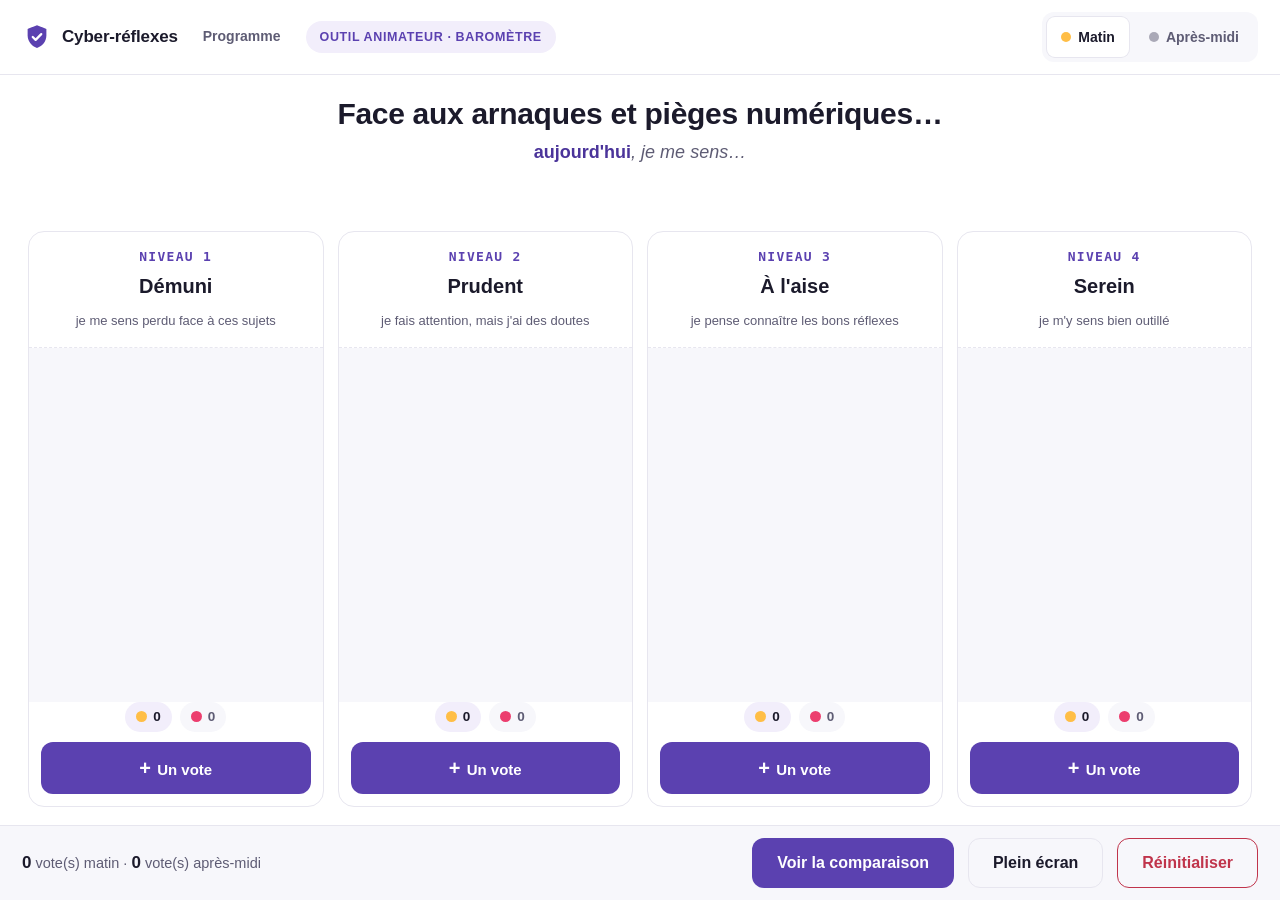
==== barometre.html @ 84ac7693 "Ajouter le baromètre de confiance, adapté à la charte du site - Nouvelle page barometre.html : outil" ====
<!DOCTYPE html>
<html lang="fr">
<head>
<meta charset="UTF-8">
<meta name="viewport" content="width=device-width, initial-scale=1.0">
<title>Baromètre de confiance — Cyber-réflexes</title>
<link rel="stylesheet" href="assets/style.css">
<style>
:root{
  --matin:#FFBE46; --matin-soft:#FEF2DE;
  --aprem:#EC3E6E; --aprem-soft:#FCE7ED;
}
html,body{height:100%}
body{display:flex; flex-direction:column; overflow:hidden}
main{display:none} /* cette page ne suit pas la grille .main standard */

.outil{flex:1; display:flex; flex-direction:column; min-height:0}

.phase{display:flex; gap:6px; background:var(--wash); padding:5px; border-radius:12px}
.phase button{border:none; background:transparent; color:var(--muted); font-size:14px; font-weight:700;
  padding:8px 14px; border-radius:8px; cursor:pointer; min-height:40px; display:flex; align-items:center; gap:7px}
.phase button .dot{width:10px; height:10px; border-radius:50%; background:currentColor; opacity:.5}
.phase button.on{color:var(--text); background:#fff; box-shadow:0 0 0 1px var(--border)}
.phase button.on[data-p="matin"] .dot{background:var(--matin); opacity:1}
.phase button.on[data-p="aprem"] .dot{background:var(--aprem); opacity:1}

.consigne{padding:22px 32px 6px; text-align:center}
.consigne h2{font-size:30px; margin:0; color:var(--text); font-weight:800; line-height:1.15; letter-spacing:-.01em}
.consigne .prompt{font-size:18px; color:var(--muted); margin-top:6px; font-style:italic}
.consigne .prompt b{color:var(--mauve-dark); font-style:normal; font-weight:700}

.barometre{flex:1; display:grid; grid-template-columns:repeat(4,1fr); gap:14px;
  padding:10px 28px 18px; min-height:0}
.col{background:var(--card); border:1px solid var(--border); border-radius:var(--radius);
  display:flex; flex-direction:column; overflow:hidden; position:relative}
.col-tete{padding:14px 12px 10px; text-align:center; border-bottom:1px dashed var(--border)}
.col-tete .n{font-family:ui-monospace,"SF Mono",Menlo,monospace; color:var(--mauve);
  font-weight:800; font-size:13px; letter-spacing:.1em; text-transform:uppercase}
.col-tete .lib{font-size:20px; font-weight:800; color:var(--text); margin-top:2px}
.col-tete .sub{font-size:13px; color:var(--muted); margin-top:2px; line-height:1.25;
  min-height:2.5em; display:flex; align-items:center; justify-content:center; padding:0 2px}

.nuage{flex:1; position:relative; overflow:hidden; padding:12px; background:var(--wash)}
.nuage .gomme{position:absolute; width:30px; height:30px; border-radius:50%;
  box-shadow:0 1px 3px rgba(27,26,43,.18); transform-origin:center}
.nuage .gomme.matin{background:var(--matin)}
.nuage .gomme.aprem{background:var(--aprem)}
@media (prefers-reduced-motion: no-preference){
  .nuage .gomme{animation:pose .3s cubic-bezier(.2,1.7,.4,1)}
  @keyframes pose{from{transform:scale(0); opacity:0}to{transform:scale(1); opacity:1}}
}

.compteurs{display:flex; justify-content:center; gap:8px; padding:0 8px 10px; flex-wrap:wrap}
.cpt{display:inline-flex; align-items:center; gap:6px; font-size:13.5px; font-weight:700;
  padding:4px 11px; border-radius:999px; background:var(--wash); color:var(--muted)}
.cpt .dot{width:11px; height:11px; border-radius:50%}
.cpt.matin .dot{background:var(--matin)}
.cpt.aprem .dot{background:var(--aprem)}
.cpt.actif{color:var(--text); background:var(--mauve-soft)}

.voter{border:none; margin:0 12px 12px; padding:14px 10px; border-radius:var(--radius-md);
  background:var(--mauve); color:#fff; font-size:15px; font-weight:700; cursor:pointer;
  min-height:52px}
.voter:hover{background:var(--mauve-dark)}
.voter:focus-visible{outline:3px solid var(--blue); outline-offset:2px}
.voter .signe{font-size:20px; margin-right:2px}

.pied-outil{background:var(--wash); border-top:1px solid var(--border);
  padding:12px 22px; display:flex; align-items:center; gap:14px; flex-wrap:wrap}
.total{font-size:14.5px; color:var(--muted); flex:1}
.total b{color:var(--text); font-size:17px}
.btn.danger{background:transparent; color:var(--bad); border:1.5px solid var(--bad)}
.btn.danger:hover{background:var(--bad-soft)}

.modal{position:fixed; inset:0; background:rgba(27,26,43,.55); display:none;
  align-items:center; justify-content:center; padding:24px; z-index:10}
.modal.actif{display:flex}
.modal-inner{background:#fff; border-radius:var(--radius); max-width:1000px; width:100%;
  max-height:92vh; overflow:auto; padding:28px; border:1px solid var(--border)}
.modal h2{margin:0 0 6px; color:var(--text); font-size:26px; font-weight:800}
.modal .sub{color:var(--muted); margin:0 0 20px}
.compare{display:grid; grid-template-columns:repeat(4,1fr); gap:14px; margin-top:12px}
.compare .item{background:var(--wash); border:1px solid var(--border); border-radius:var(--radius-md); padding:14px}
.compare .item h4{margin:0 0 4px; color:var(--mauve); font-size:13px; letter-spacing:.06em; text-transform:uppercase; font-family:ui-monospace,"SF Mono",Menlo,monospace}
.compare .item .lib{font-size:17px; font-weight:800; margin-bottom:8px; color:var(--text)}
.compare .bar{height:12px; border-radius:7px; background:#fff; overflow:hidden; margin:6px 0 4px; position:relative; border:1px solid var(--border)}
.compare .bar > span{display:block; height:100%; border-radius:6px}
.compare .bar.matin > span{background:var(--matin)}
.compare .bar.aprem > span{background:var(--aprem)}
.compare .lg{font-size:12px; color:var(--muted); display:flex; justify-content:space-between}
.moyennes{display:grid; grid-template-columns:1fr auto 1fr; align-items:center; gap:24px;
  background:var(--wash); border:1px solid var(--border); border-radius:var(--radius-md); padding:20px 24px; margin-top:22px}
.moyennes .cote{text-align:center}
.moyennes .cote .val{font-size:40px; font-weight:800; line-height:1}
.moyennes .cote.matin .val{color:var(--matin)}
.moyennes .cote.aprem .val{color:var(--aprem)}
.moyennes .cote .lab{font-size:13px; color:var(--muted); letter-spacing:.06em; text-transform:uppercase; margin-top:4px; font-family:ui-monospace,"SF Mono",Menlo,monospace}
.moyennes .fleche{font-size:34px; color:var(--muted)}
.moyennes .ecart{text-align:center; padding:14px 18px; background:var(--ok-soft);
  border-radius:var(--radius-md); color:var(--ok); font-weight:700; grid-column:1/-1; margin-top:8px; font-size:16px}
.moyennes .ecart.negatif{background:var(--warn-soft); color:var(--warn)}
.modal-actions{display:flex; gap:10px; justify-content:flex-end; margin-top:22px; flex-wrap:wrap}

@media (max-width: 900px){
  .barometre{padding:8px 14px 12px; gap:10px}
  .consigne{padding:14px 14px 4px}
  .consigne h2{font-size:24px}
  .consigne .prompt{font-size:15px}
  .col-tete .lib{font-size:17px}
  .col-tete .sub{font-size:12px; min-height:2.4em}
  .voter{font-size:13.5px; margin:0 8px 8px; padding:12px 6px}
  .compare{grid-template-columns:1fr 1fr}
}
@media (max-width: 600px){
  .barometre{grid-template-columns:1fr 1fr}
  .compare{grid-template-columns:1fr}
}
</style>
</head>
<body>

<header class="topbar">
  <a class="brand" href="index.html"><svg class="logo" width="30" height="30" viewBox="0 0 24 24" fill="none" aria-hidden="true"><path d="M12 2.5 4.5 5.5v5.2c0 4.6 3.1 8.4 7.5 10 4.4-1.6 7.5-5.4 7.5-10V5.5L12 2.5Z" fill="#5B41B0"/><path d="m8.6 12 2.3 2.3 4.5-4.6" stroke="#fff" stroke-width="1.8" stroke-linecap="round" stroke-linejoin="round"/></svg>Cyber-réflexes</a>
  <a class="nav-link" href="index.html#programme">Programme</a>
  <span class="etape-tag">Outil animateur · Baromètre</span>
  <span class="spacer"></span>
  <div class="phase" role="tablist" aria-label="Phase de la journée">
    <button data-p="matin" class="on" aria-pressed="true"><span class="dot"></span>Matin</button>
    <button data-p="aprem" aria-pressed="false"><span class="dot"></span>Après-midi</button>
  </div>
</header>

<div class="outil">
  <div class="consigne">
    <h2 id="titreConsigne">Face aux arnaques et pièges numériques…</h2>
    <div class="prompt" id="promptConsigne"><b>aujourd'hui</b>, je me sens…</div>
  </div>

  <div class="barometre" id="barometre"></div>

  <div class="pied-outil">
    <div class="total"><b id="totalMatin">0</b> vote(s) matin · <b id="totalAprem">0</b> vote(s) après-midi</div>
    <button class="btn" id="btnCompare" disabled>Voir la comparaison</button>
    <button class="btn ghost" id="btnPlein">Plein écran</button>
    <button class="btn danger" id="btnReset">Réinitialiser</button>
  </div>
</div>

<div class="modal" id="modal" role="dialog" aria-modal="true" aria-labelledby="modalTitre">
  <div class="modal-inner">
    <h2 id="modalTitre">Le chemin parcouru</h2>
    <p class="sub">Comparaison entre le baromètre du matin et celui de l'après-midi.</p>
    <div class="compare" id="compareGrid"></div>
    <div class="moyennes" id="moyennesBloc"></div>
    <div class="modal-actions">
      <button class="btn ghost" id="fermerModal">Fermer</button>
    </div>
  </div>
</div>

<script>
(function(){
  var NIVEAUX = [
    {n:1, lib:"Démuni",   sub:"je me sens perdu face à ces sujets"},
    {n:2, lib:"Prudent",  sub:"je fais attention, mais j'ai des doutes"},
    {n:3, lib:"À l'aise", sub:"je pense connaître les bons réflexes"},
    {n:4, lib:"Serein",   sub:"je m'y sens bien outillé"}
  ];
  var CLE = "cyberreflexes.barometre.v1";
  var phase = "matin";
  var votes = {matin:[0,0,0,0], aprem:[0,0,0,0]};
  var positions = {matin:[[],[],[],[]], aprem:[[],[],[],[]]};

  function charger(){
    try{
      var raw = localStorage.getItem(CLE);
      if(raw){
        var d = JSON.parse(raw);
        if(d.votes) votes = d.votes;
        if(d.positions) positions = d.positions;
      }
    }catch(e){}
  }
  function sauver(){
    try{ localStorage.setItem(CLE, JSON.stringify({votes:votes, positions:positions})); }catch(e){}
  }

  var bar = document.getElementById("barometre");
  NIVEAUX.forEach(function(N, i){
    var col = document.createElement("section");
    col.className = "col";
    col.innerHTML =
      '<div class="col-tete">'+
        '<div class="n">Niveau '+N.n+'</div>'+
        '<div class="lib">'+N.lib+'</div>'+
        '<div class="sub">'+N.sub+'</div>'+
      '</div>'+
      '<div class="nuage" id="nuage-'+i+'" aria-live="polite"></div>'+
      '<div class="compteurs">'+
        '<span class="cpt matin" id="cpt-matin-'+i+'"><span class="dot"></span><span class="v">0</span></span>'+
        '<span class="cpt aprem" id="cpt-aprem-'+i+'"><span class="dot"></span><span class="v">0</span></span>'+
      '</div>'+
      '<button class="voter" data-i="'+i+'"><span class="signe">+</span> Un vote</button>';
    bar.appendChild(col);
  });

  function placerGommette(nuage, cls, x, y){
    var g = document.createElement("span");
    g.className = "gomme "+cls;
    g.style.left = x+"%";
    g.style.top  = y+"%";
    nuage.appendChild(g);
  }
  function refresh(){
    NIVEAUX.forEach(function(_, i){
      var nuage = document.getElementById("nuage-"+i);
      nuage.innerHTML = "";
      ["matin","aprem"].forEach(function(ph){
        var liste = positions[ph][i] || [];
        liste.forEach(function(p){ placerGommette(nuage, ph, p[0], p[1]); });
      });
      document.querySelector("#cpt-matin-"+i+" .v").textContent = votes.matin[i];
      document.querySelector("#cpt-aprem-"+i+" .v").textContent = votes.aprem[i];
      document.getElementById("cpt-matin-"+i).classList.toggle("actif", phase==="matin");
      document.getElementById("cpt-aprem-"+i).classList.toggle("actif", phase==="aprem");
    });
    document.getElementById("totalMatin").textContent = somme(votes.matin);
    document.getElementById("totalAprem").textContent = somme(votes.aprem);
    document.getElementById("btnCompare").disabled = !(somme(votes.matin)>0 && somme(votes.aprem)>0);
    document.getElementById("promptConsigne").innerHTML =
      phase==="matin" ? "<b>aujourd'hui</b>, je me sens…" : "<b>maintenant</b>, je me sens…";
  }
  function somme(t){ return t.reduce(function(a,b){return a+b;},0); }

  bar.addEventListener("click", function(e){
    var b = e.target.closest(".voter");
    if(!b) return;
    var i = parseInt(b.dataset.i, 10);
    votes[phase][i]++;
    var x = 8 + Math.random()*84;
    var y = 8 + Math.random()*84;
    positions[phase][i].push([Math.round(x*10)/10, Math.round(y*10)/10]);
    sauver();
    refresh();
  });

  document.querySelectorAll(".phase button").forEach(function(b){
    b.addEventListener("click", function(){
      phase = b.dataset.p;
      document.querySelectorAll(".phase button").forEach(function(x){
        x.classList.toggle("on", x===b);
        x.setAttribute("aria-pressed", x===b ? "true":"false");
      });
      refresh();
    });
  });

  document.getElementById("btnReset").addEventListener("click", function(){
    var t = somme(votes.matin)+somme(votes.aprem);
    if(t===0){ return; }
    if(confirm("Effacer tous les votes ("+t+") du baromètre ? Cette action est irréversible.")){
      votes = {matin:[0,0,0,0], aprem:[0,0,0,0]};
      positions = {matin:[[],[],[],[]], aprem:[[],[],[],[]]};
      sauver();
      refresh();
    }
  });

  document.getElementById("btnPlein").addEventListener("click", function(){
    var el = document.documentElement;
    if(!document.fullscreenElement){
      (el.requestFullscreen||el.webkitRequestFullscreen||function(){}).call(el);
    } else {
      (document.exitFullscreen||document.webkitExitFullscreen||function(){}).call(document);
    }
  });

  var modal = document.getElementById("modal");
  document.getElementById("btnCompare").addEventListener("click", function(){
    remplirComparaison();
    modal.classList.add("actif");
  });
  document.getElementById("fermerModal").addEventListener("click", function(){
    modal.classList.remove("actif");
  });
  modal.addEventListener("click", function(e){ if(e.target===modal) modal.classList.remove("actif"); });

  function moyenne(t){
    var s = 0, n = 0;
    t.forEach(function(v, i){ s += v*(i+1); n += v; });
    return n>0 ? s/n : 0;
  }
  function remplirComparaison(){
    var grid = document.getElementById("compareGrid");
    var totM = somme(votes.matin), totA = somme(votes.aprem);
    var maxAll = Math.max.apply(null, votes.matin.concat(votes.aprem).concat([1]));
    grid.innerHTML = "";
    NIVEAUX.forEach(function(N, i){
      var pm = totM ? Math.round(votes.matin[i]/totM*100) : 0;
      var pa = totA ? Math.round(votes.aprem[i]/totA*100) : 0;
      var wm = Math.round(votes.matin[i]/maxAll*100);
      var wa = Math.round(votes.aprem[i]/maxAll*100);
      var el = document.createElement("div");
      el.className = "item";
      el.innerHTML =
        '<h4>Niveau '+N.n+'</h4><div class="lib">'+N.lib+'</div>'+
        '<div class="bar matin"><span style="width:'+wm+'%"></span></div>'+
        '<div class="lg"><span>Matin</span><span>'+votes.matin[i]+' · '+pm+'%</span></div>'+
        '<div class="bar aprem"><span style="width:'+wa+'%"></span></div>'+
        '<div class="lg"><span>Après-midi</span><span>'+votes.aprem[i]+' · '+pa+'%</span></div>';
      grid.appendChild(el);
    });

    var mm = moyenne(votes.matin), ma = moyenne(votes.aprem);
    var delta = ma - mm;
    var bloc = document.getElementById("moyennesBloc");
    var deltaTxt, deltaCls = "";
    if(Math.abs(delta) < 0.05){ deltaTxt = "Stabilité entre le matin et l'après-midi."; }
    else if(delta > 0){ deltaTxt = "Le groupe se sent en moyenne +"+delta.toFixed(2)+" niveau plus armé qu'au matin."; }
    else { deltaTxt = "Le groupe se sent en moyenne "+delta.toFixed(2)+" niveau plus fragile qu'au matin."; deltaCls = "negatif"; }

    bloc.innerHTML =
      '<div class="cote matin"><div class="val">'+mm.toFixed(2)+'</div><div class="lab">Moyenne matin</div></div>'+
      '<div class="fleche">→</div>'+
      '<div class="cote aprem"><div class="val">'+ma.toFixed(2)+'</div><div class="lab">Moyenne après-midi</div></div>'+
      '<div class="ecart '+deltaCls+'">'+deltaTxt+'</div>';
  }

  charger();
  refresh();
})();
</script>
</body>
</html>
---- assets/style.css ----
/* ===================================================================
   Atelier Cyber-réflexes — système de design (aligné sur la landing)
   Blanc · surfaces plates à fine bordure · mauve · bleu · sobre
   =================================================================== */
:root{
  --bg:#FFFFFF;
  --wash:#F7F7FB;
  --card:#FFFFFF;
  --border:#E7E6EF;
  --text:#1B1A2B;
  --muted:#5E5C74;
  --mauve:#5B41B0;
  --mauve-dark:#4B349A;
  --mauve-2:#7C5CD6;
  --mauve-soft:#F2EEFB;
  --blue:#2C53AF;
  --blue-dark:#22417F;
  --blue-soft:#EAF0FB;
  --grey-soft:#F2F2F6;
  --ok:#238C60;
  --ok-soft:#E4F4EC;
  --warn:#B7770C;
  --warn-soft:#F7EEDD;
  --bad:#C0344B;
  --bad-soft:#FBE7EB;
  --radius:16px;
  --radius-md:12px;
  --shadow:none;
}
*{box-sizing:border-box; -webkit-tap-highlight-color:transparent}
html{scroll-behavior:smooth}
body{
  margin:0; background:var(--bg); color:var(--text);
  font:17px/1.65 -apple-system,BlinkMacSystemFont,"Segoe UI",Roboto,"Helvetica Neue",Arial,sans-serif;
  -webkit-font-smoothing:antialiased;
}
.mono{font-family:ui-monospace,"SF Mono",Menlo,Consolas,monospace}

/* ---------- Barre supérieure ---------- */
.topbar{
  position:sticky; top:0; z-index:20;
  background:var(--bg); border-bottom:1px solid var(--border);
  display:flex; align-items:center; gap:14px; flex-wrap:wrap;
  padding:12px 22px;
}
.brand{
  display:flex; align-items:center; gap:10px;
  font-weight:700; font-size:17px; color:var(--text); text-decoration:none; letter-spacing:-.01em;
  white-space:nowrap;
}
.brand .logo{flex:none; display:block}
.topbar .etape-tag{
  font-size:12.5px; font-weight:700; letter-spacing:.05em; text-transform:uppercase;
  color:var(--mauve); background:var(--mauve-soft);
  border-radius:999px; padding:6px 14px;
}
.topbar .nav-link{font-size:14px; font-weight:600; color:var(--muted); text-decoration:none; padding:6px 11px; border-radius:8px}
.topbar .nav-link:hover{color:var(--text); background:var(--wash)}
.topbar .spacer{flex:1}
.topbar .progres{font-size:14px; color:var(--muted); font-weight:600}

/* ---------- Structure ---------- */
main{max-width:880px; margin:0 auto; padding:32px 20px 80px}
section{margin-top:48px}
h1{font-size:32px; line-height:1.12; letter-spacing:-.02em; font-weight:800; margin:0 0 10px}
h2{
  font-size:24px; line-height:1.2; letter-spacing:-.01em; font-weight:800;
  margin:0 0 16px; color:var(--text);
}
h3{font-size:18px; font-weight:700; margin:22px 0 8px; color:var(--text)}
p{margin:10px 0}
ul,ol{margin:10px 0; padding-left:24px}
li{margin-bottom:7px}
a{color:var(--blue)}

/* ---------- En-tête d'étape ---------- */
.hero-etape{
  background:var(--wash); border:1px solid var(--border); border-radius:var(--radius);
  padding:32px 30px; margin-top:6px;
  display:grid; grid-template-columns:1.35fr .65fr; gap:32px; align-items:center;
}
.hero-etape .he-copy{min-width:0}
.he-media{
  position:relative; margin:0; aspect-ratio:2/3; border-radius:12px; overflow:hidden;
  background:var(--card); border:1px solid var(--border);
}
/* Variante bannière (bestiaire) : image large en haut, pleine largeur */
.hero-etape.banniere{grid-template-columns:1fr; gap:24px}
.hero-etape.banniere .he-media{aspect-ratio:23/10; order:-1}
.he-media .ph{
  position:absolute; inset:0; display:flex; flex-direction:column; align-items:center;
  justify-content:center; gap:8px; text-align:center; padding:18px; color:var(--muted);
}
.he-media .ph svg{color:#B7B4CC}
.he-media .ph b{font-size:14px; font-weight:600; color:#8B889F}
.he-media .ph small{font-size:12px; color:#A6A3B8}
.he-media img{position:absolute; inset:0; width:100%; height:100%; object-fit:cover; display:block}
@media (max-width:820px){
  .hero-etape{grid-template-columns:1fr; gap:22px; padding:26px 22px}
  .he-media{aspect-ratio:4/3}
  .hero-etape:not(.banniere) .he-media{order:-1}
}
.hero-etape .surtitre{
  font-size:13px; font-weight:700; letter-spacing:.06em; text-transform:uppercase;
  color:var(--blue); margin-bottom:12px;
}
.hero-etape h1{font-size:clamp(28px,4vw,40px)}
.hero-etape .sous{color:var(--muted); margin:10px 0 0; font-size:18px; max-width:60ch}
.meta-grid{
  display:grid; grid-template-columns:repeat(auto-fit,minmax(220px,1fr));
  gap:12px; margin-top:24px;
}
.meta{
  background:var(--card); border:1px solid var(--border); border-radius:var(--radius-md);
  padding:14px 16px; font-size:14.5px;
}
.meta b{display:block; font-size:11.5px; letter-spacing:.07em; text-transform:uppercase; color:var(--muted); margin-bottom:4px; font-weight:700}

/* ---------- Cartes & encadrés ---------- */
.card{
  background:var(--card); border:1px solid var(--border); border-radius:var(--radius);
  padding:24px 26px;
}
.card + .card{margin-top:16px}
.memo{
  background:var(--blue-soft); border-left:3px solid var(--blue);
  border-radius:var(--radius-md); padding:16px 18px; margin:18px 0;
}
.memo b:first-child{color:var(--blue-dark)}
.cle{
  background:var(--mauve-soft); border-left:3px solid var(--mauve);
  border-radius:var(--radius-md); padding:16px 18px; margin:18px 0;
}
.cle b:first-child{color:var(--mauve-dark)}
.quote{
  border-left:3px solid var(--mauve); background:var(--wash);
  border-radius:var(--radius-md); padding:16px 20px; margin:16px 0;
  font-style:italic; color:#3C3A50;
}
.avert{
  background:var(--warn-soft); border-left:3px solid var(--warn);
  border-radius:var(--radius-md); padding:16px 18px; margin:18px 0; font-size:15.5px;
}
.avert b:first-child{color:var(--warn)}

/* ---------- Boutons ---------- */
.btn{
  display:inline-flex; align-items:center; justify-content:center; gap:9px;
  border:1.5px solid transparent; border-radius:var(--radius-md); padding:14px 24px; min-height:50px;
  font-size:16px; font-weight:600; cursor:pointer; text-decoration:none;
  background:var(--mauve); color:#fff; transition:background .18s, border-color .18s, color .18s;
}
.btn:hover{background:var(--mauve-dark)}
.btn.bleu{background:var(--blue)}
.btn.bleu:hover{background:var(--blue-dark)}
.btn.ghost{background:transparent; color:var(--text); border-color:var(--border)}
.btn.ghost:hover{border-color:var(--muted); background:transparent}
.btn:focus-visible,button:focus-visible,a:focus-visible,input:focus-visible,textarea:focus-visible{
  outline:3px solid var(--blue); outline-offset:2px;
}
.actions{display:flex; gap:12px; flex-wrap:wrap; margin-top:18px}

/* ---------- Formulaires ---------- */
label{display:block; font-weight:700; color:var(--text); margin:16px 0 6px; font-size:15px}
textarea, input[type=text]{
  width:100%; font:16px/1.5 -apple-system,BlinkMacSystemFont,"Segoe UI",Roboto,sans-serif;
  border:1.5px solid var(--border); border-radius:var(--radius-md); padding:12px 14px;
  background:var(--card); color:var(--text);
}
textarea{min-height:64px; resize:vertical}
textarea:focus,input[type=text]:focus{border-color:var(--mauve); outline:3px solid var(--mauve-soft)}

/* ---------- Verdicts / états ---------- */
.tag{
  display:inline-block; font-weight:700; font-size:12.5px; letter-spacing:.04em;
  text-transform:uppercase; border-radius:999px; padding:5px 13px;
}
.tag.ok{background:var(--ok-soft); color:var(--ok)}
.tag.verif{background:var(--warn-soft); color:var(--warn)}
.tag.alerte{background:var(--bad-soft); color:var(--bad)}
.tag.neutre{background:var(--grey-soft); color:var(--muted)}
.tag.mauve{background:var(--mauve-soft); color:var(--mauve-dark)}
.tag.bleu{background:var(--blue-soft); color:var(--blue-dark)}

.resultat{
  border-radius:var(--radius-md); padding:16px 18px; margin-top:16px;
}
.resultat.ok{background:var(--ok-soft); border-left:3px solid var(--ok)}
.resultat.verif{background:var(--warn-soft); border-left:3px solid var(--warn)}
.resultat.alerte{background:var(--bad-soft); border-left:3px solid var(--bad)}
.resultat ul{margin:8px 0 0}

/* ---------- Bandeau exercice ---------- */
.exo{
  border:1px solid var(--border); border-radius:var(--radius);
  background:var(--card); overflow:hidden;
}
.exo-tete{
  background:var(--mauve);
  color:#fff; padding:16px 24px; display:flex; align-items:center; gap:12px; flex-wrap:wrap;
}
.exo-tete .pic{font-size:20px}
.exo-tete b{font-size:16.5px; flex:1; font-weight:700}
.exo-tete .compteur{font-size:13.5px; font-weight:700; background:rgba(255,255,255,.22); border-radius:999px; padding:4px 12px}
.exo-corps{padding:24px 26px}

/* ---------- Pied de page / navigation ---------- */
.pager{
  max-width:880px; margin:0 auto; padding:0 20px 48px;
  display:flex; gap:14px; justify-content:space-between; flex-wrap:wrap;
}
.pager a{
  flex:1; min-width:220px; text-decoration:none;
  background:var(--card); border:1px solid var(--border); border-radius:var(--radius);
  padding:16px 20px; color:var(--text); transition:border-color .15s, background .15s;
}
.pager a:hover{border-color:var(--muted); background:var(--wash)}
.pager .dir{font-size:12px; font-weight:700; letter-spacing:.06em; text-transform:uppercase; color:var(--mauve)}
.pager .titre{font-weight:600; margin-top:3px}
.pager a.suivant{text-align:right}
footer.colophon{
  text-align:center; color:var(--muted); font-size:13.5px; padding:16px 20px 40px;
  border-top:1px solid var(--border); max-width:880px; margin:0 auto;
}

/* ---------- Accueil / tableau de bord ---------- */
.hero-accueil{
  background:var(--wash); border:1px solid var(--border);
  border-radius:var(--radius); color:var(--text); padding:44px 38px; margin-top:6px;
}
.hero-accueil h1{font-size:clamp(30px,4.5vw,44px); color:var(--text)}
.hero-accueil p{color:var(--muted); max-width:640px; font-size:18px}
.hero-accueil p b{color:var(--text)}
.hero-accueil .pastilles{display:flex; gap:10px; flex-wrap:wrap; margin-top:22px}
.hero-accueil .pastilles span{
  background:var(--card); border:1px solid var(--border);
  border-radius:999px; padding:7px 15px; font-size:14px; font-weight:600; color:var(--text);
}
.programme{display:grid; gap:10px; margin-top:8px}
.prog-item{
  display:flex; align-items:center; gap:16px; text-decoration:none; color:var(--text);
  background:var(--card); border:1px solid var(--border); border-radius:var(--radius);
  padding:16px 20px; transition:border-color .14s, background .14s;
}
a.prog-item:hover{border-color:var(--muted); background:var(--wash)}
.prog-item .heure{
  font-family:ui-monospace,"SF Mono",Menlo,monospace; font-size:13px; color:var(--muted);
  width:96px; flex:none;
}
.prog-item .num{
  width:42px; height:42px; border-radius:var(--radius-md); flex:none;
  display:flex; align-items:center; justify-content:center;
  font-weight:800; font-size:15px; color:#fff; background:var(--mauve);
}
.prog-item.pause .num{background:var(--grey-soft); color:var(--muted)}
.prog-item .lib{flex:1}
.prog-item .lib b{display:block; font-size:16.5px}
.prog-item .lib small{color:var(--muted)}
.prog-item .etat{font-size:18px; flex:none}
.prog-item.pause{background:transparent; border-style:dashed}

/* ---------- Grilles utilitaires ---------- */
.grid2{display:grid; grid-template-columns:repeat(auto-fit,minmax(260px,1fr)); gap:14px}
.mini-carte{
  background:var(--card); border:1px solid var(--border); border-radius:var(--radius-md);
  padding:18px 20px;
}
.mini-carte b{color:var(--text)}

/* ---------- Chips ---------- */
.chips{display:flex; flex-wrap:wrap; gap:10px}
.chip{
  border:1.5px solid var(--border); background:var(--card); border-radius:999px;
  padding:9px 16px; font-size:15px; cursor:pointer; min-height:46px;
  font-family:ui-monospace,"SF Mono",Menlo,monospace; color:var(--text);
}
.chip:hover{border-color:var(--muted)}
.chip.on{border-color:var(--mauve); background:var(--mauve-soft); color:var(--mauve-dark); font-weight:700}

/* ---------- Pictogrammes SVG ---------- */
.ei{width:1.15em; height:1.15em; display:inline-block; vertical-align:-.18em; flex:none; color:var(--mauve)}
.ei.ok{color:var(--ok)}
.ei.bad{color:var(--bad)}
.zdot{width:.85em; height:.85em; border-radius:50%; display:inline-block; vertical-align:0; flex:none; margin-right:.2em}
.zdot.ok{background:var(--ok)}
.zdot.warn{background:var(--warn)}
.zdot.bad{background:var(--bad)}
.exo-tete .pic{display:inline-flex; align-items:center}
.exo-tete .pic .ei{width:22px; height:22px; color:#fff; vertical-align:middle}
.pastille .ei{width:22px; height:22px; color:#fff}
.prog-item .num .ei{width:20px; height:20px; vertical-align:middle}
.prog-item.pause .num .ei{color:var(--muted)}
.hero-accueil .pastilles .ei{width:18px; height:18px}
.choice .ic .ei{width:26px; height:26px}
.donnee .intitule .ei{width:24px; height:24px}
.photo .ei{width:36px; height:36px}

@media (max-width:560px){
  .hero-accueil{padding:30px 22px}
  .prog-item .heure{width:auto; font-size:12px}
  main{padding:22px 16px 64px}
  .card,.exo-corps{padding:20px 18px}
  .hero-etape{padding:24px 20px}
}
.vers-carnet{display:flex; gap:14px; align-items:flex-start; background:var(--mauve-soft);
  border:1px solid var(--mauve); border-radius:var(--radius); padding:16px 18px; margin-bottom:8px}
.vers-carnet .ic{flex:none; color:var(--mauve-dark); margin-top:2px}
.vers-carnet b{color:var(--mauve-dark)}
.vers-carnet p{margin:5px 0 0}
.vers-carnet ul{margin:8px 0 0; padding-left:20px}
.vers-carnet li{margin-bottom:3px}
@media print{
  .topbar,.pager,.exo-tete,.actions{display:none}
  .exo{border-color:var(--border)}
}
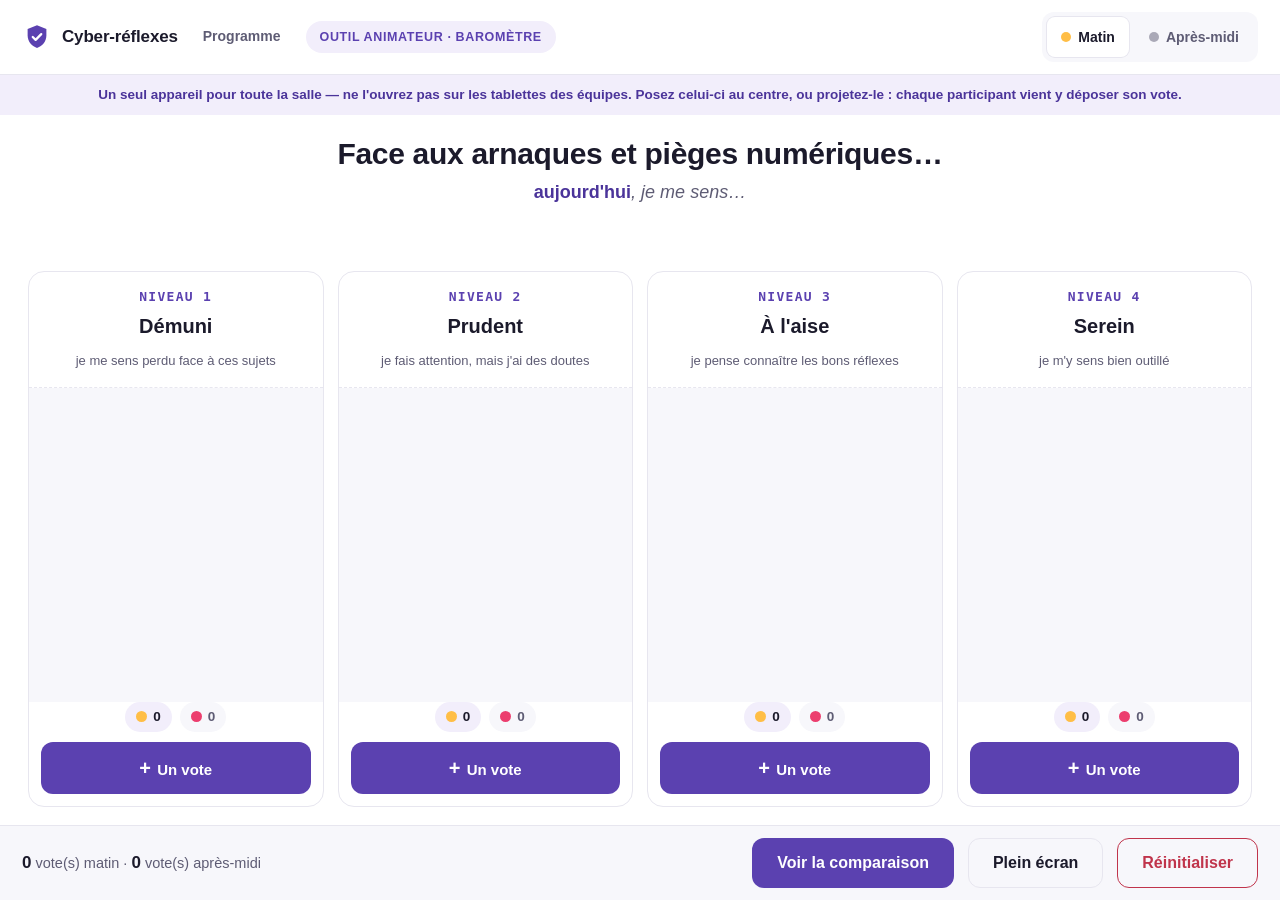
==== commit df7f4d5c: "Baromètre : le confiner aux outils formateur (pas de lien participant) Le suivi (localStorage) est p" ====
--- a/barometre.html
+++ b/barometre.html
@@ -23,6 +23,9 @@
 .phase button.on{color:var(--text); background:#fff; box-shadow:0 0 0 1px var(--border)}
 .phase button.on[data-p="matin"] .dot{background:var(--matin); opacity:1}
 .phase button.on[data-p="aprem"] .dot{background:var(--aprem); opacity:1}
+
+.avis-unique{background:var(--mauve-soft); color:var(--mauve-dark); font-size:13.5px; font-weight:600;
+  text-align:center; padding:9px 16px}
 
 .consigne{padding:22px 32px 6px; text-align:center}
 .consigne h2{font-size:30px; margin:0; color:var(--text); font-weight:800; line-height:1.15; letter-spacing:-.01em}
@@ -130,6 +133,8 @@
   </div>
 </header>
 
+<div class="avis-unique">Un seul appareil pour toute la salle — ne l'ouvrez pas sur les tablettes des équipes. Posez celui-ci au centre, ou projetez-le : chaque participant vient y déposer son vote.</div>
+
 <div class="outil">
   <div class="consigne">
     <h2 id="titreConsigne">Face aux arnaques et pièges numériques…</h2>
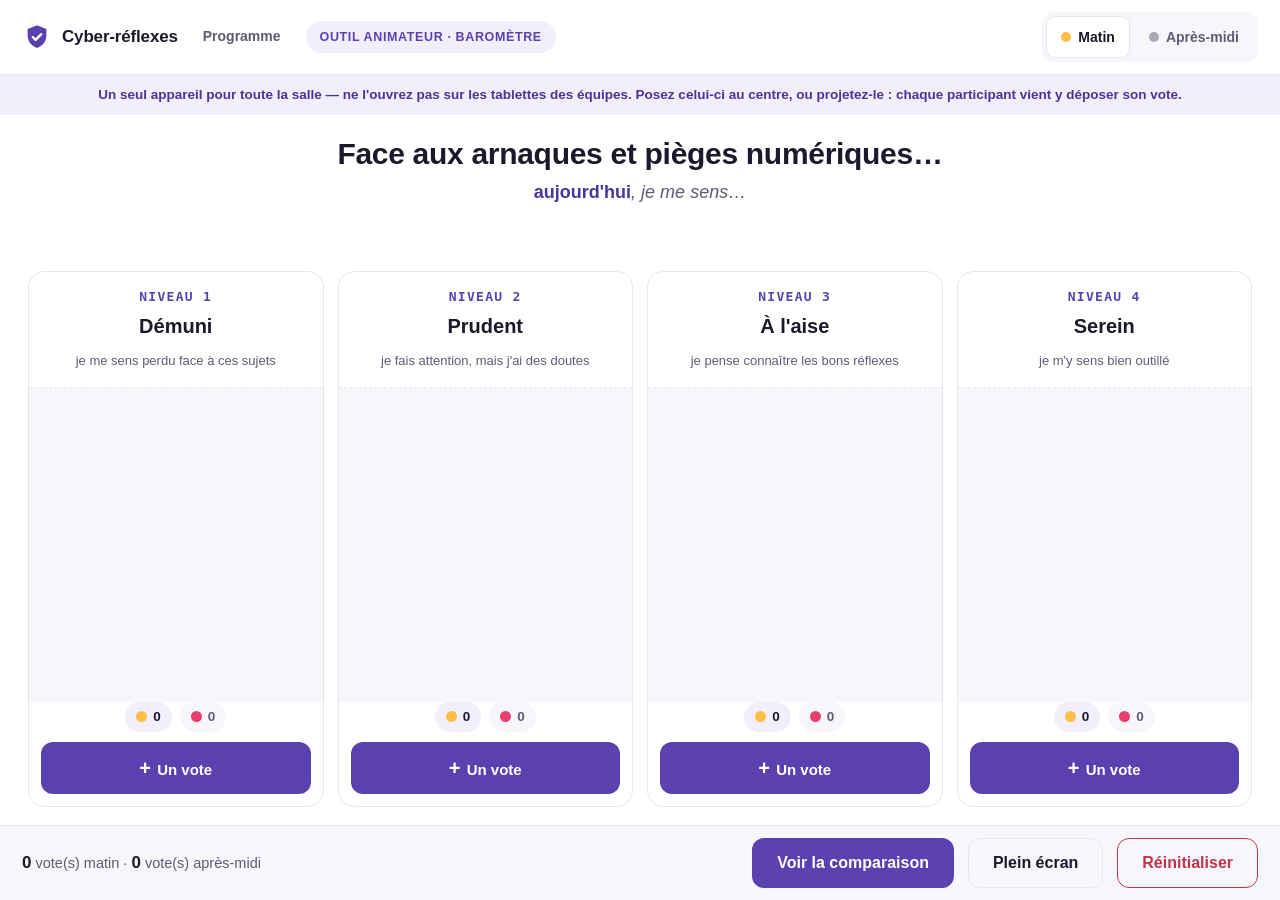
==== commit 3bfbb033: "Baromètre : comparaison en % ; clôture adaptée à l'écran (pas de mention de lieu) - barometre.html :" ====
--- a/barometre.html
+++ b/barometre.html
@@ -98,6 +98,7 @@
 .moyennes .cote.matin .val{color:var(--matin)}
 .moyennes .cote.aprem .val{color:var(--aprem)}
 .moyennes .cote .lab{font-size:13px; color:var(--muted); letter-spacing:.06em; text-transform:uppercase; margin-top:4px; font-family:ui-monospace,"SF Mono",Menlo,monospace}
+.moyennes .cote .brut{font-size:12px; color:var(--muted); margin-top:2px}
 .moyennes .fleche{font-size:34px; color:var(--muted)}
 .moyennes .ecart{text-align:center; padding:14px 18px; background:var(--ok-soft);
   border-radius:var(--radius-md); color:var(--ok); font-weight:700; grid-column:1/-1; margin-top:8px; font-size:16px}
@@ -317,17 +318,18 @@
     });
 
     var mm = moyenne(votes.matin), ma = moyenne(votes.aprem);
-    var delta = ma - mm;
+    var pctM = Math.round(mm/NIVEAUX.length*100), pctA = Math.round(ma/NIVEAUX.length*100);
+    var deltaPct = pctA - pctM;
     var bloc = document.getElementById("moyennesBloc");
     var deltaTxt, deltaCls = "";
-    if(Math.abs(delta) < 0.05){ deltaTxt = "Stabilité entre le matin et l'après-midi."; }
-    else if(delta > 0){ deltaTxt = "Le groupe se sent en moyenne +"+delta.toFixed(2)+" niveau plus armé qu'au matin."; }
-    else { deltaTxt = "Le groupe se sent en moyenne "+delta.toFixed(2)+" niveau plus fragile qu'au matin."; deltaCls = "negatif"; }
+    if(Math.abs(deltaPct) < 2){ deltaTxt = "Stabilité entre le matin et l'après-midi."; }
+    else if(deltaPct > 0){ deltaTxt = "Le groupe se sent en moyenne +"+deltaPct+" points plus confiant qu'au matin."; }
+    else { deltaTxt = "Le groupe se sent en moyenne "+deltaPct+" points moins confiant qu'au matin."; deltaCls = "negatif"; }
 
     bloc.innerHTML =
-      '<div class="cote matin"><div class="val">'+mm.toFixed(2)+'</div><div class="lab">Moyenne matin</div></div>'+
+      '<div class="cote matin"><div class="val">'+pctM+'%</div><div class="lab">Confiance — matin</div><div class="brut">'+mm.toFixed(2)+' / '+NIVEAUX.length+'</div></div>'+
       '<div class="fleche">→</div>'+
-      '<div class="cote aprem"><div class="val">'+ma.toFixed(2)+'</div><div class="lab">Moyenne après-midi</div></div>'+
+      '<div class="cote aprem"><div class="val">'+pctA+'%</div><div class="lab">Confiance — après-midi</div><div class="brut">'+ma.toFixed(2)+' / '+NIVEAUX.length+'</div></div>'+
       '<div class="ecart '+deltaCls+'">'+deltaTxt+'</div>';
   }
 
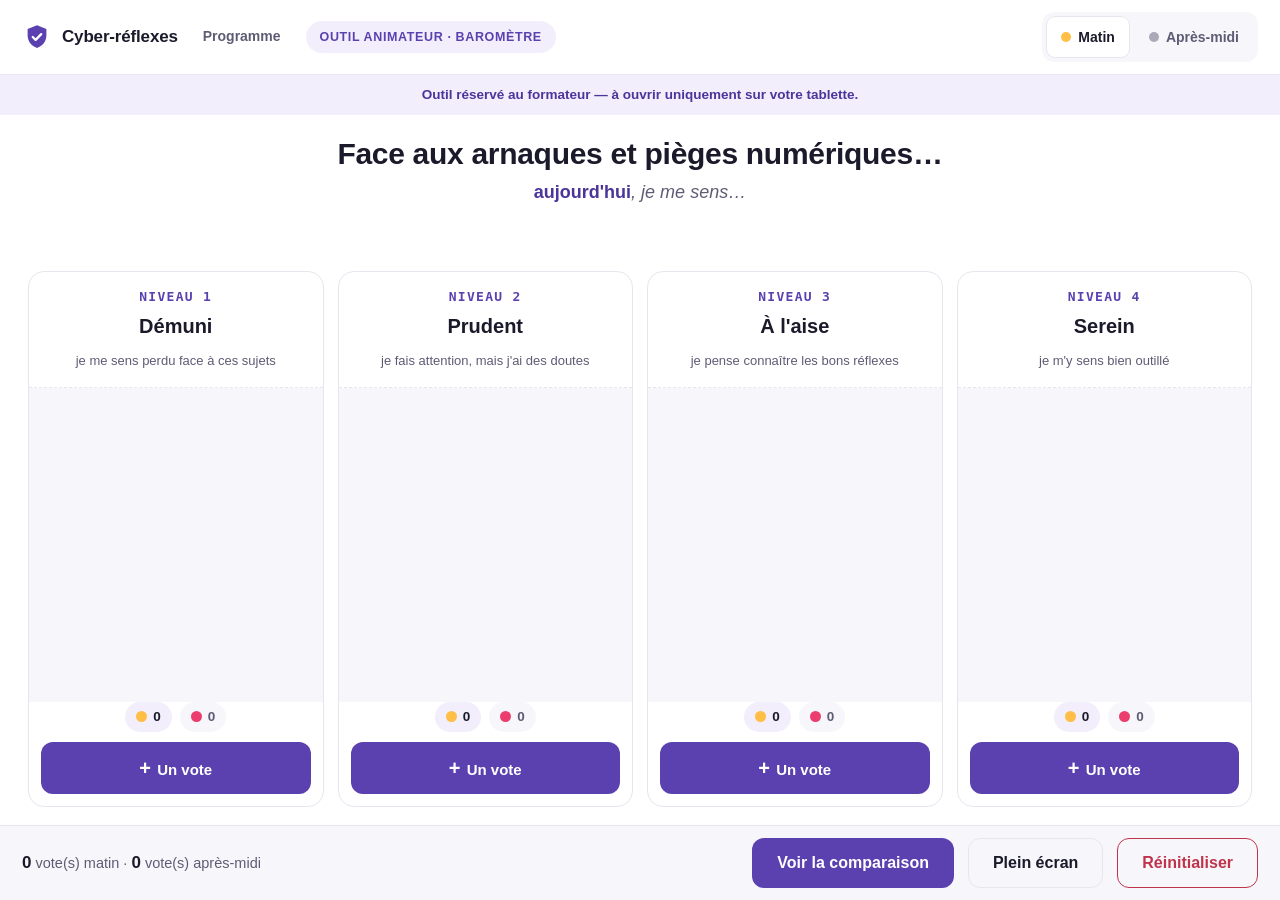
==== commit 382168da: "Simplifier le message d'usage du baromètre Texte trop long et pas clair (« à ouvrir sur UNE seule ta" ====
--- a/barometre.html
+++ b/barometre.html
@@ -134,7 +134,7 @@
   </div>
 </header>
 
-<div class="avis-unique">Un seul appareil pour toute la salle — ne l'ouvrez pas sur les tablettes des équipes. Posez celui-ci au centre, ou projetez-le : chaque participant vient y déposer son vote.</div>
+<div class="avis-unique">Outil réservé au formateur — à ouvrir uniquement sur votre tablette.</div>
 
 <div class="outil">
   <div class="consigne">
